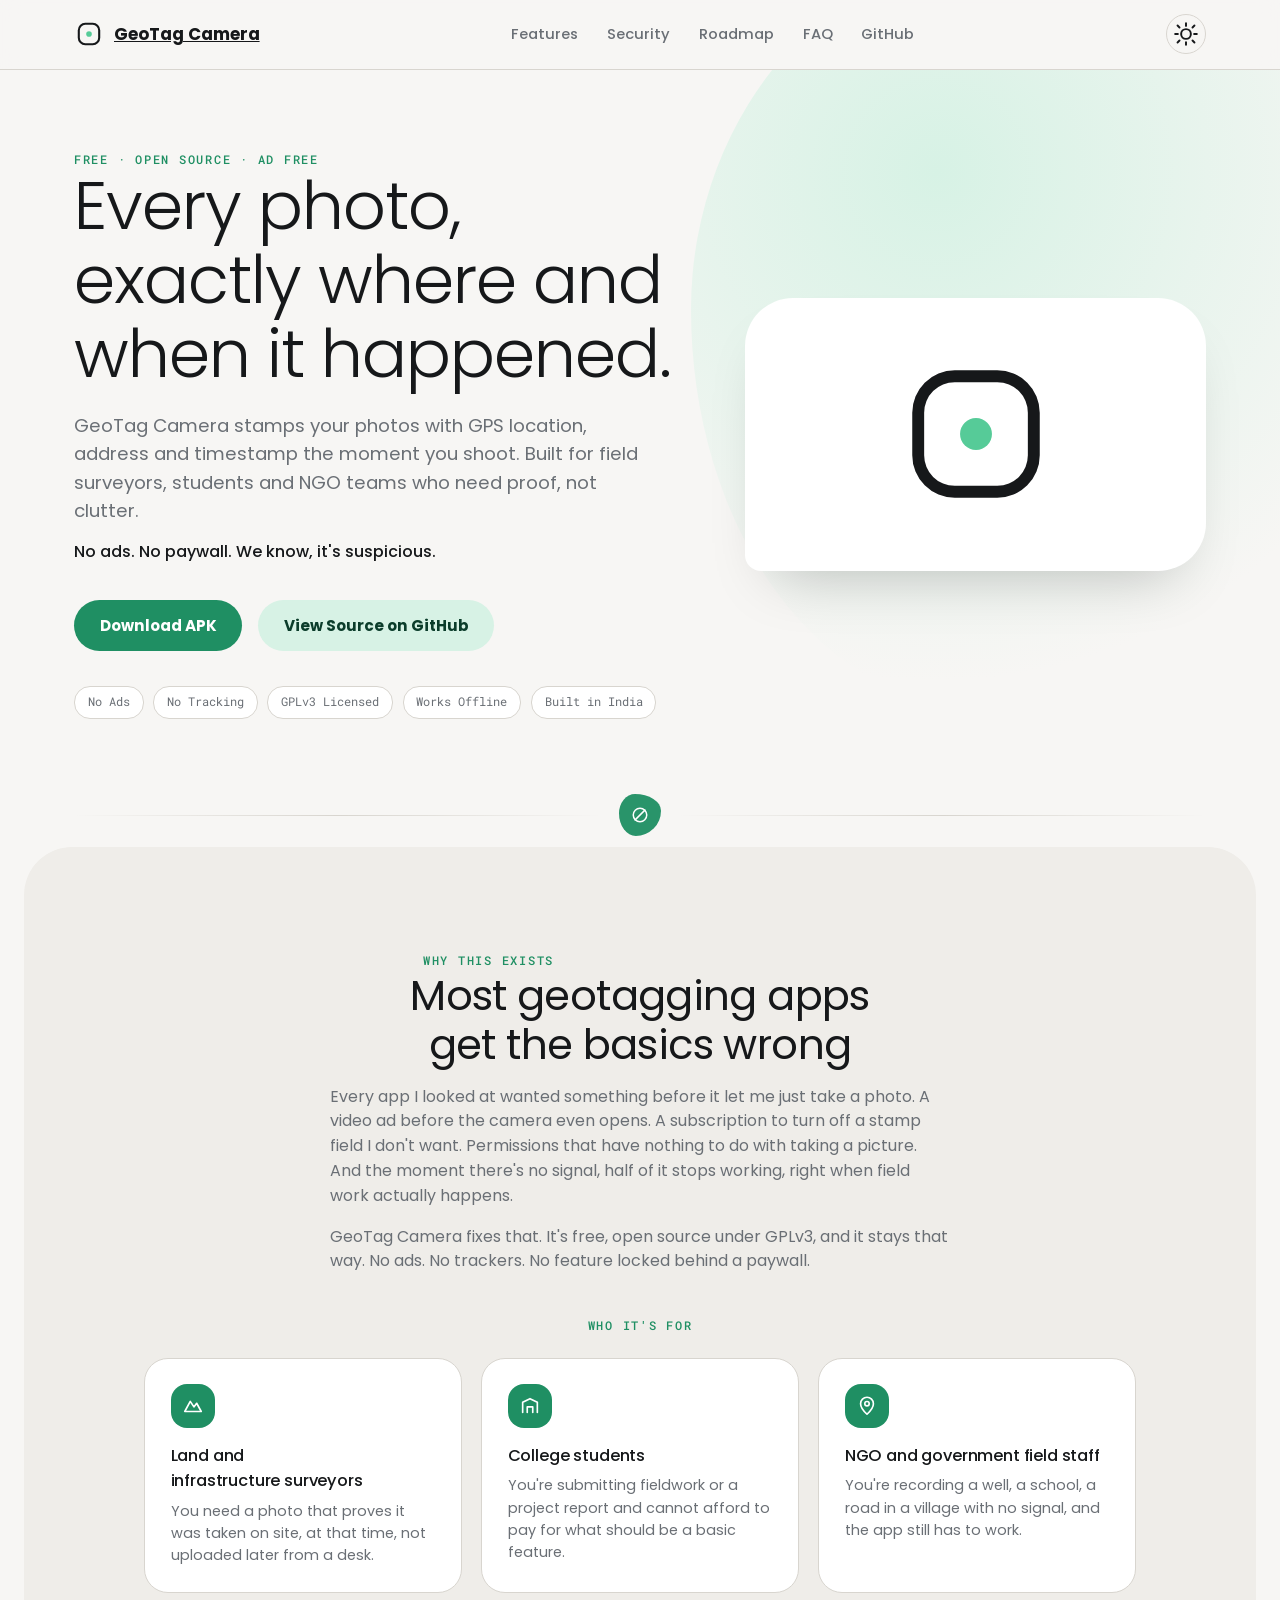
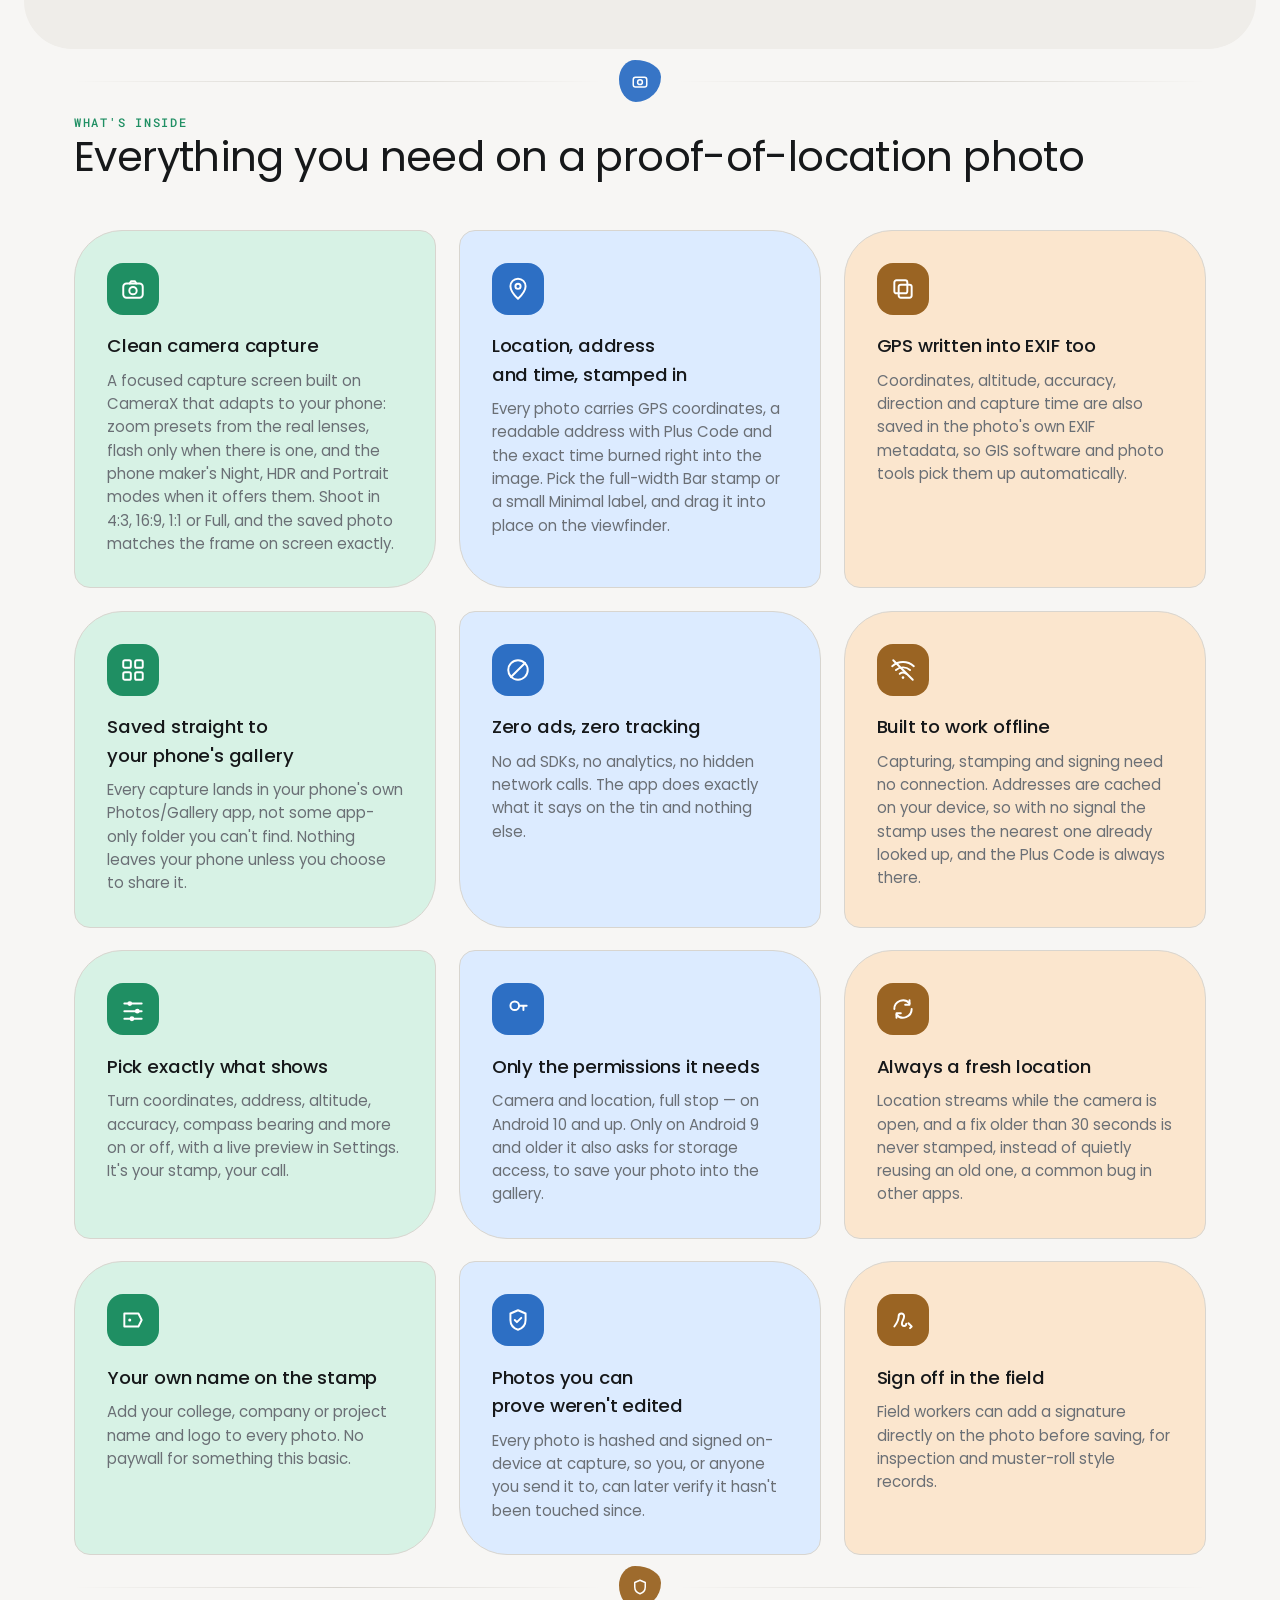
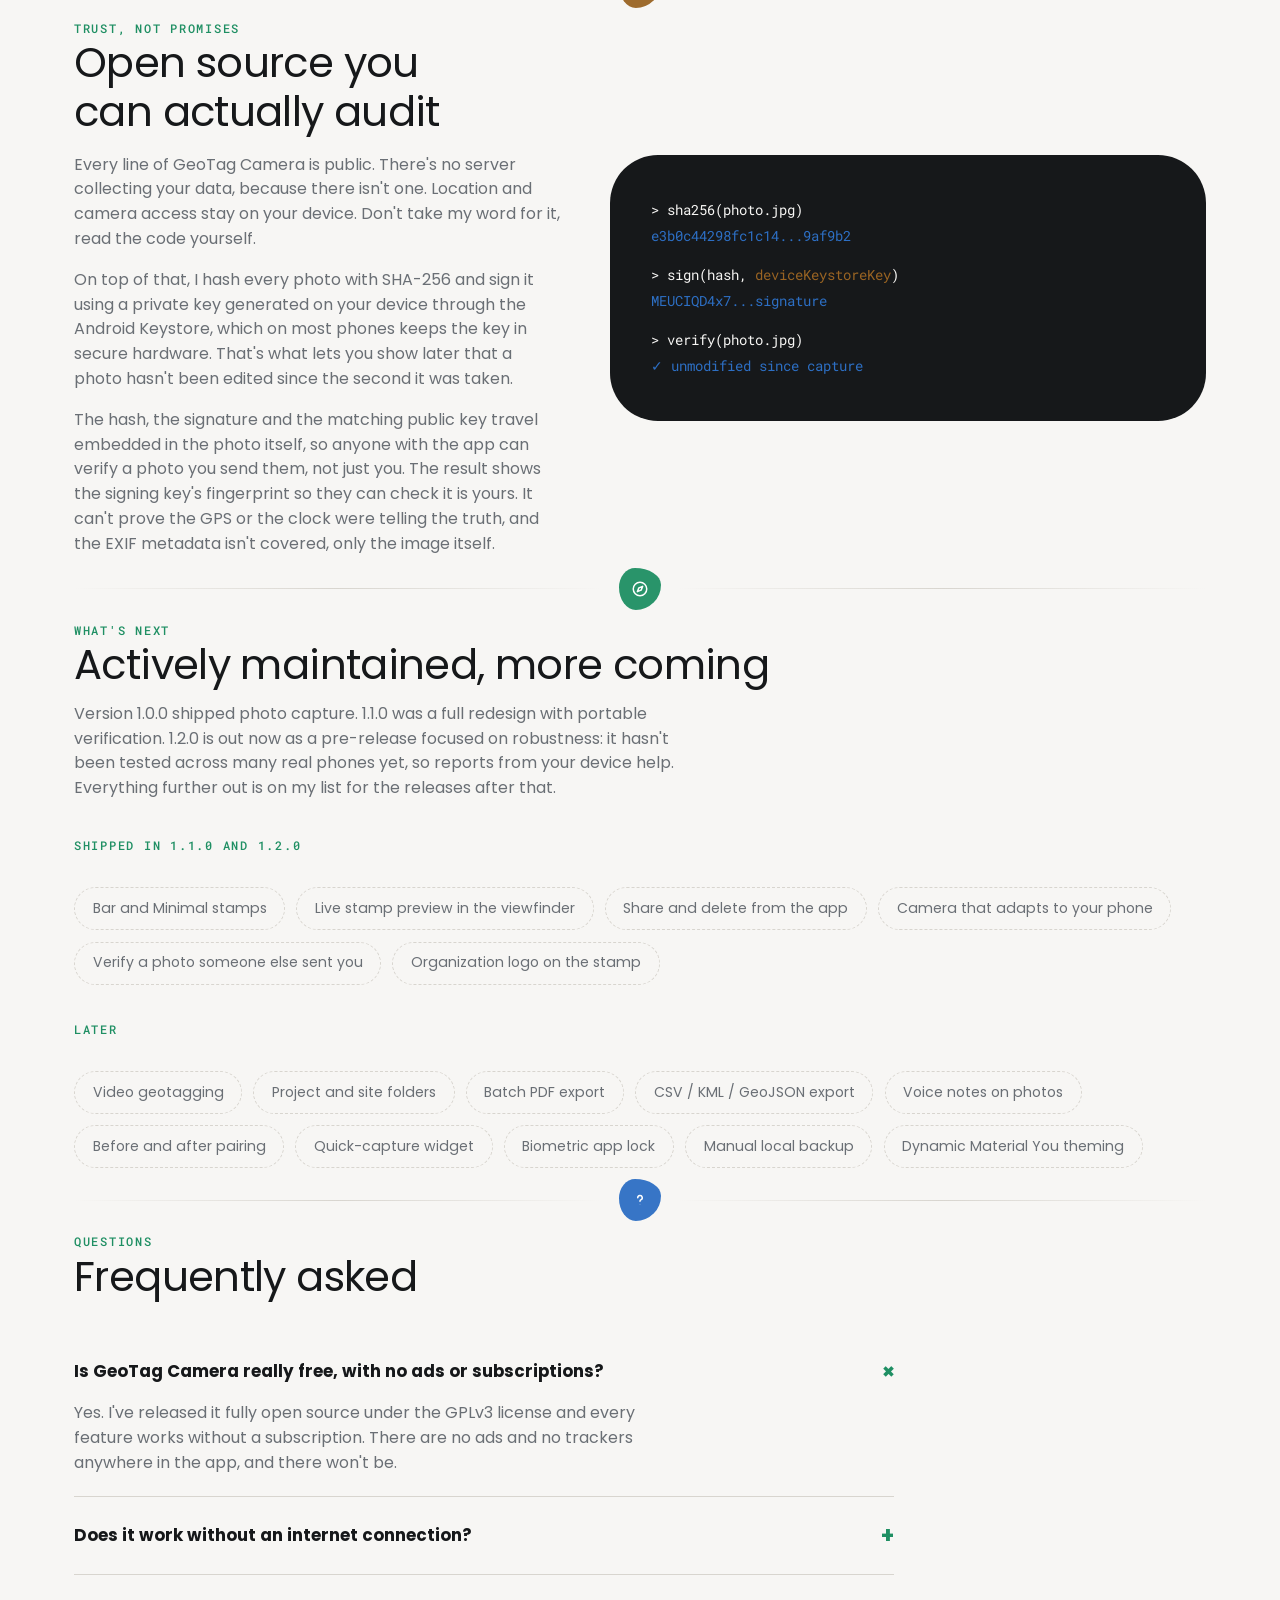
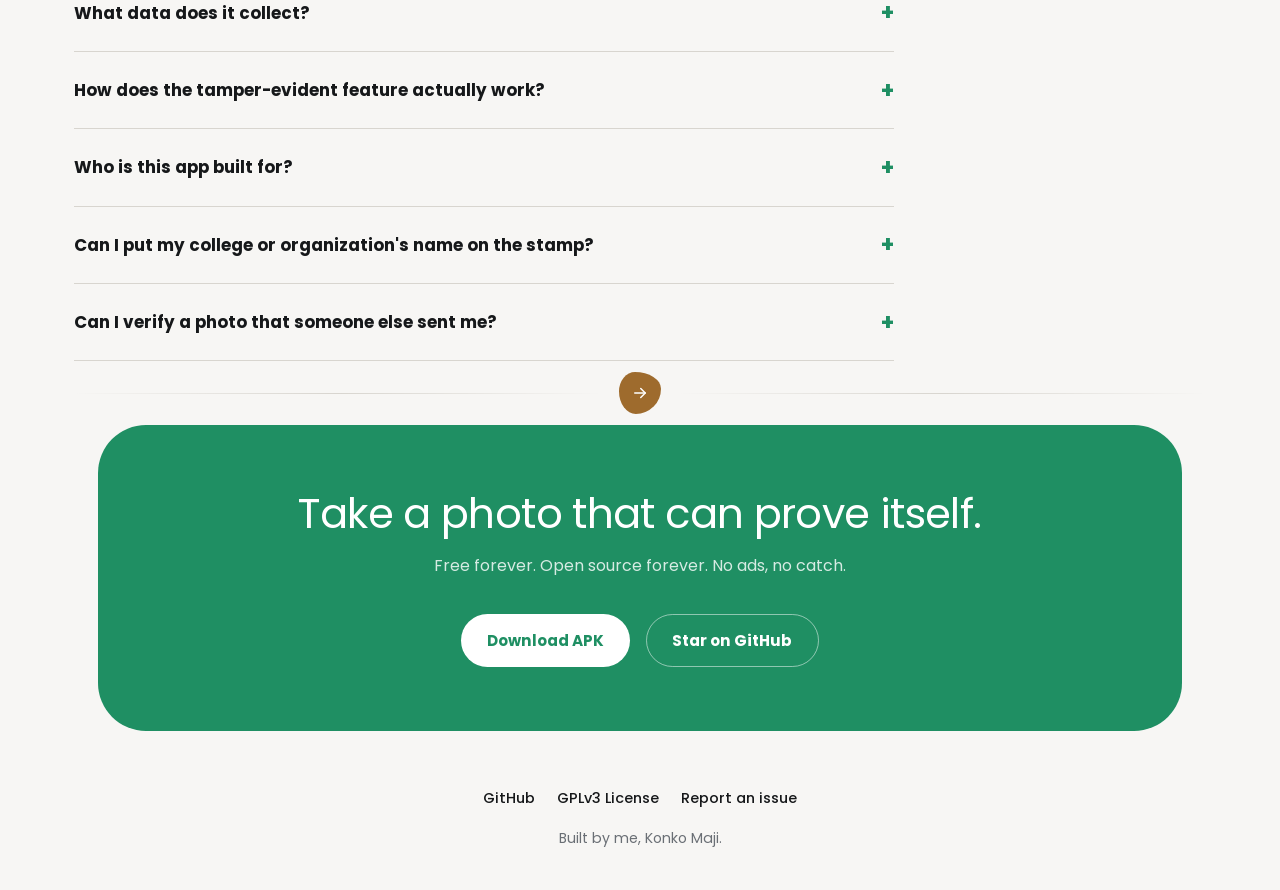
==== site/index.html @ cb8858eb "Update docs and website for 1.2.0 README, PRIVACY, SECURITY, CONTRIBUTING, third-party notices, the " ====
<!doctype html>
<html lang="en">
<head>
<meta charset="utf-8" />
<meta name="viewport" content="width=device-width, initial-scale=1" />
<title>GeoTag Camera — Free Open Source GPS Camera App for Android</title>
<meta name="description" content="GeoTag Camera is a free, open source, ad-free Android app that stamps photos with GPS location, address and timestamp. Built for field surveyors, students and NGO workers in India. No ads, no tracking, capture works without signal." />
<meta name="keywords" content="geotag camera, geo camera app, gps camera android, gps photo stamp, open source camera app, gps map camera alternative, field survey photo app, timestamp camera, geotagging app india, tamper evident photo" />
<meta name="author" content="Konko Maji" />
<link rel="canonical" href="https://konkomaji.github.io/geotagcamera/" />
<meta name="robots" content="index, follow" />

<meta property="og:type" content="website" />
<meta property="og:url" content="https://konkomaji.github.io/geotagcamera/" />
<meta property="og:title" content="GeoTag Camera — Free Open Source GPS Camera App for Android" />
<meta property="og:description" content="Stamp photos with GPS location, address and timestamp. Free, open source, no ads, no tracking. Built for field surveyors and students." />
<meta property="og:image" content="https://konkomaji.github.io/geotagcamera/assets/og-image.png" />
<meta property="og:locale" content="en_IN" />

<meta name="twitter:card" content="summary_large_image" />
<meta name="twitter:title" content="GeoTag Camera — Free Open Source GPS Camera App" />
<meta name="twitter:description" content="Stamp photos with GPS location, address and timestamp. Free, open source, no ads, no tracking." />
<meta name="twitter:image" content="https://konkomaji.github.io/geotagcamera/assets/og-image.png" />

<meta name="theme-color" content="#F7F6F4" media="(prefers-color-scheme: light)" />
<meta name="theme-color" content="#121417" media="(prefers-color-scheme: dark)" />

<link rel="icon" type="image/svg+xml" href="data:image/svg+xml,%3Csvg xmlns='http://www.w3.org/2000/svg' viewBox='0 0 200 200'%3E%3Cpath fill='%2316181A' fill-rule='evenodd' d='M75,25 L125,25 A50,50 0 0 1 175,75 L175,125 A50,50 0 0 1 125,175 L75,175 A50,50 0 0 1 25,125 L25,75 A50,50 0 0 1 75,25 Z M75,39 L125,39 A36,36 0 0 1 161,75 L161,125 A36,36 0 0 1 125,161 L75,161 A36,36 0 0 1 39,125 L39,75 A36,36 0 0 1 75,39 Z'/%3E%3Ccircle cx='100' cy='100' r='18.75' fill='%2356CB98'/%3E%3C/svg%3E" />

<script type="application/ld+json">
{
  "@context": "https://schema.org",
  "@type": "SoftwareApplication",
  "name": "GeoTag Camera",
  "operatingSystem": "Android",
  "applicationCategory": "PhotographyApplication",
  "description": "Free, open source, ad-free Android camera app that stamps photos with GPS location, address and timestamp, with offline support and tamper-evident signing.",
  "offers": {
    "@type": "Offer",
    "price": "0",
    "priceCurrency": "USD"
  },
  "license": "https://www.gnu.org/licenses/gpl-3.0.html",
  "softwareVersion": "1.2.0",
  "author": {
    "@type": "Person",
    "name": "Konko Maji"
  },
  "url": "https://konkomaji.github.io/geotagcamera/",
  "sameAs": ["https://github.com/konkomaji/geotagcamera"]
}
</script>
<script type="application/ld+json">
{
  "@context": "https://schema.org",
  "@type": "Person",
  "name": "Konko Maji",
  "jobTitle": "Independent Android Developer",
  "url": "https://konkomaji.github.io/geotagcamera/",
  "sameAs": ["https://github.com/konkomaji"],
  "knowsAbout": ["Android development", "Kotlin", "Open source software", "GPS and geotagging"]
}
</script>
<script type="application/ld+json">
{
  "@context": "https://schema.org",
  "@type": "FAQPage",
  "mainEntity": [
    {
      "@type": "Question",
      "name": "Is GeoTag Camera really free, with no ads or subscriptions?",
      "acceptedAnswer": {
        "@type": "Answer",
        "text": "Yes. I've released it fully open source under the GPLv3 license and every feature works without a subscription. There are no ads and no trackers anywhere in the app, and there won't be."
      }
    },
    {
      "@type": "Question",
      "name": "Does GeoTag Camera work without an internet connection?",
      "acceptedAnswer": {
        "@type": "Answer",
        "text": "Yes. Taking, stamping, signing and verifying photos need no connection. Addresses come from your phone's built-in geocoder, which usually needs the network, so I cache them on your device: out of network range, which is common on field sites in rural India, the stamp uses the nearest address already looked up, and the Plus Code is always worked out on the phone."
      }
    },
    {
      "@type": "Question",
      "name": "What data does GeoTag Camera collect?",
      "acceptedAnswer": {
        "@type": "Answer",
        "text": "None. Nothing is sent to me, because I didn't build a server. Location is only used while the camera screen is visible. The optional map thumbnail and weather chip are off by default; if you turn weather on, your position is rounded to about 1 km before it goes to Open-Meteo. Address lookup uses your phone's own geocoder, which on most phones is Google Play services. App data is kept out of cloud backups and device transfers."
      }
    },
    {
      "@type": "Question",
      "name": "How does the tamper-evident photo feature work?",
      "acceptedAnswer": {
        "@type": "Answer",
        "text": "Every photo's image data is hashed with SHA-256 and signed using a private key generated on your device through the Android Keystore. The hash, signature and public key are embedded in the photo, so the app can later check that the pixels, including the burned-in stamp, have not changed since capture. It does not prove who took the photo, the EXIF metadata is not covered, and re-compressing the photo breaks the check."
      }
    },
    {
      "@type": "Question",
      "name": "Who is GeoTag Camera built for?",
      "acceptedAnswer": {
        "@type": "Answer",
        "text": "I built it for college students documenting fieldwork, land and infrastructure surveyors, NGO and government field staff, and anyone who needs to prove exactly where and when a photo was taken."
      }
    },
    {
      "@type": "Question",
      "name": "Can I add my college or organization name to the photo stamp?",
      "acceptedAnswer": {
        "@type": "Answer",
        "text": "Yes. You can add your own organization, college or project name to the stamp for free. I'm not putting this behind a paywall."
      }
    },
    {
      "@type": "Question",
      "name": "Can I verify a photo that someone else sent me?",
      "acceptedAnswer": {
        "@type": "Answer",
        "text": "Yes. The hash, signature and matching public key travel embedded in the photo itself, so anyone with the app can verify it on any device, offline. The result shows a short fingerprint of the signing key and whether it is your own phone's key, so you can compare it with the fingerprint the sender gives you."
      }
    }
  ]
}
</script>

<style>
  @import url('https://fonts.googleapis.com/css2?family=Poppins:wght@300;400;500;600;700&family=Roboto+Mono:wght@400;500;700&display=swap');

  /* Palette derived from docs/GeoTag Camera Design System.dc.html: chrome is always
     dark in the app itself, this site follows the system instead since it's the
     public-facing surface, not the camera. Accent hues are the app's own three
     (accent/verified oklch(.76 .13 162), accent/live oklch(.76 .13 250),
     accent/pending oklch(.76 .13 70)), deepened here where used as a solid button
     fill so white text clears contrast, kept at their true value for icons/badges. */
  :root{
    --primary:#1F8F63; --on-primary:#FFFFFF; --primary-container:#D7F2E5; --on-primary-container:#0B3D2B;
    --secondary:#2D6FC4; --on-secondary:#FFFFFF; --secondary-container:#DCEBFF; --on-secondary-container:#0A2E52;
    --tertiary:#9A6423; --on-tertiary:#FFFFFF; --tertiary-container:#FBE6CE; --on-tertiary-container:#4A2E0C;
    --surface:#F7F6F4; --surface-dim:#EFEDE9; --surface-bright:#FFFFFF;
    --on-surface:#16181A; --on-surface-variant:#6A6F75; --outline:#D8D5CF;
    --shape-sm:16px; --shape-md:24px; --shape-lg:32px; --shape-xl:48px;
    --font-display:"Poppins", system-ui, sans-serif;
    --font-mono:"Roboto Mono", ui-monospace, monospace;
  }
  :root[data-theme="dark"]{
    --primary:#7FDDB2; --on-primary:#04331F; --primary-container:#0F4A34; --on-primary-container:#BEF2D9;
    --secondary:#9CCBFF; --on-secondary:#05264A; --secondary-container:#123A66; --on-secondary-container:#D3E8FF;
    --tertiary:#F0BE7E; --on-tertiary:#3D2508; --tertiary-container:#5C3A12; --on-tertiary-container:#FBDDB4;
    --surface:#121417; --surface-dim:#0C0E10; --surface-bright:#1B1E22;
    --on-surface:#F5F7F8; --on-surface-variant:#9AA0A6; --outline:#33383D;
  }
  @media (prefers-color-scheme: dark){
    :root:not([data-theme="light"]){
      --primary:#7FDDB2; --on-primary:#04331F; --primary-container:#0F4A34; --on-primary-container:#BEF2D9;
      --secondary:#9CCBFF; --on-secondary:#05264A; --secondary-container:#123A66; --on-secondary-container:#D3E8FF;
      --tertiary:#F0BE7E; --on-tertiary:#3D2508; --tertiary-container:#5C3A12; --on-tertiary-container:#FBDDB4;
      --surface:#121417; --surface-dim:#0C0E10; --surface-bright:#1B1E22;
      --on-surface:#F5F7F8; --on-surface-variant:#9AA0A6; --outline:#33383D;
    }
  }

  *{box-sizing:border-box; margin:0; padding:0; min-width:0}
  html{scroll-behavior:smooth}
  body{
    background:var(--surface); color:var(--on-surface); font-family:var(--font-display);
    font-optical-sizing:auto; line-height:1.55; overflow-x:hidden; width:100%;
  }
  img,svg{display:block; max-width:100%}
  a{color:inherit}
  .wrap{max-width:1180px; margin:0 auto; padding:0 clamp(1.1rem,4vw,1.5rem); width:100%}
  section{padding:5.5rem 0}
  h1,h2,h3{text-wrap:balance; letter-spacing:-0.015em}
  h1{font-size:clamp(2.1rem,7vw,4.2rem); line-height:1.1; font-weight:300}
  h2{font-size:clamp(1.6rem,5vw,2.6rem); line-height:1.18; font-weight:400}
  h3{font-size:1.15rem; font-weight:500; letter-spacing:-0.01em}
  p{color:var(--on-surface-variant); max-width:62ch}
  .eyebrow{
    font-family:var(--font-mono); font-size:.78rem; letter-spacing:.14em; text-transform:uppercase;
    color:var(--primary); font-weight:500;
  }
  .icon{width:26px; height:26px; stroke:currentColor; fill:none; stroke-width:1.8; stroke-linecap:round; stroke-linejoin:round}

  /* nav */
  header.site{
    position:sticky; top:0; z-index:20; backdrop-filter:blur(10px);
    background:color-mix(in srgb, var(--surface) 82%, transparent);
    border-bottom:1px solid var(--outline);
  }
  .navbar{
    display:flex; align-items:center; justify-content:space-between; gap:.75rem;
    padding:.9rem clamp(1.1rem,4vw,1.5rem); max-width:1180px; margin:0 auto;
  }
  .navbar-actions{display:flex; align-items:center; gap:.6rem; flex:none}
  .brand{display:flex; align-items:center; gap:.6rem; font-weight:700; font-size:1.05rem; min-width:0}
  .brand span{white-space:nowrap; overflow:hidden; text-overflow:ellipsis}
  .brand svg{width:30px; height:30px; flex:none}
  .navlinks{display:flex; align-items:center; gap:1.8rem; font-size:.92rem; font-weight:500}
  .navlinks a{text-decoration:none; color:var(--on-surface-variant); transition:color .2s}
  .navlinks a:hover{color:var(--primary)}
  .icon-btn{
    display:inline-flex; align-items:center; justify-content:center; width:40px; height:40px;
    border-radius:50%; border:1px solid var(--outline); background:transparent; cursor:pointer; color:var(--on-surface);
    flex:none;
  }
  .icon-btn:hover{background:var(--surface-dim)}
  .menu-btn{display:none}
  .menu-btn span, .menu-btn span::before, .menu-btn span::after{
    content:""; display:block; width:18px; height:2px; background:currentColor; border-radius:2px;
    transition:transform .25s, opacity .25s;
  }
  .menu-btn span{position:relative}
  .menu-btn span::before{position:absolute; top:-6px}
  .menu-btn span::after{position:absolute; top:6px}
  .menu-btn[aria-expanded="true"] span{background:transparent}
  .menu-btn[aria-expanded="true"] span::before{transform:translateY(6px) rotate(45deg)}
  .menu-btn[aria-expanded="true"] span::after{transform:translateY(-6px) rotate(-45deg)}
  .mobile-panel{
    display:none; flex-direction:column; gap:.2rem; max-width:1180px; margin:0 auto;
    padding:0 clamp(1.1rem,4vw,1.5rem) 1rem; overflow:hidden;
  }
  .mobile-panel a{
    text-decoration:none; color:var(--on-surface); font-weight:600; font-size:1rem;
    padding:.9rem .2rem; border-bottom:1px solid var(--outline);
  }
  .mobile-panel[data-open="true"]{display:flex}

  /* buttons */
  .btn{
    display:inline-flex; align-items:center; gap:.5rem; padding:.85rem 1.6rem; border-radius:var(--shape-lg);
    font-weight:700; font-size:.95rem; text-decoration:none; border:none; cursor:pointer;
    transition:transform .25s cubic-bezier(.34,1.56,.64,1), box-shadow .25s;
  }
  .btn:hover{transform:translateY(-2px) scale(1.02)}
  .btn-filled{background:var(--primary); color:var(--on-primary)}
  .btn-tonal{background:var(--primary-container); color:var(--on-primary-container)}
  .btn-outline{background:transparent; color:var(--on-surface); border:1.5px solid var(--outline)}

  /* hero */
  .hero{position:relative; padding:5rem 0 4rem; overflow:hidden}
  .hero-blob{
    position:absolute; top:-18%; right:-14%; width:60vw; max-width:820px; aspect-ratio:1;
    background:radial-gradient(circle at 32% 30%, var(--primary-container), transparent 68%);
    border-radius:44% 56% 62% 38% / 48% 42% 58% 52%;
    animation:blobMove 16s ease-in-out infinite alternate; z-index:-1;
  }
  @keyframes blobMove{
    0%{border-radius:44% 56% 62% 38% / 48% 42% 58% 52%; transform:rotate(0deg)}
    100%{border-radius:58% 42% 40% 60% / 55% 60% 40% 45%; transform:rotate(8deg)}
  }
  .hero-grid{display:grid; grid-template-columns:1.15fr .85fr; gap:3rem; align-items:center}
  .hero p.lede{font-size:1.15rem; margin-top:1.3rem; max-width:52ch}
  .hero-cta{display:flex; gap:1rem; margin-top:2.2rem; flex-wrap:wrap}
  .badges{display:flex; gap:.6rem; flex-wrap:wrap; margin-top:2.2rem}
  .badge{
    font-family:var(--font-mono); font-size:.74rem; padding:.4rem .8rem; border-radius:var(--shape-sm);
    background:var(--surface-bright); border:1px solid var(--outline); color:var(--on-surface-variant);
  }
  .hero-icon-card{
    background:var(--surface-bright); border-radius:var(--shape-xl) var(--shape-xl) var(--shape-xl) var(--shape-sm);
    padding:3.2rem; box-shadow:0 30px 60px -30px rgba(0,0,0,.25); display:flex; align-items:center; justify-content:center;
  }
  .hero-icon-card svg{width:170px; height:170px}

  /* story */
  .story{background:var(--surface-dim); border-radius:var(--shape-xl); margin:0 clamp(1.1rem,4vw,1.5rem); padding-bottom:3.5rem}
  .story > .wrap:first-child{max-width:760px; text-align:center; padding-top:1rem}
  .story h2{margin-bottom:0}
  .story p{margin-left:auto; margin-right:auto; text-align:left}
  .audience-wrap{max-width:1040px}
  .audience-grid{display:grid; grid-template-columns:repeat(auto-fit,minmax(210px,1fr)); gap:1.2rem; margin-top:1.4rem}
  .audience-card{
    background:var(--surface-bright); border:1px solid var(--outline); border-radius:var(--shape-md);
    padding:1.6rem; text-align:left; opacity:0; transform:translateY(16px);
    transition:opacity .6s ease, transform .6s cubic-bezier(.22,1,.36,1);
  }
  .audience-card.in-view{opacity:1; transform:translateY(0)}
  .audience-card .icon-wrap{background:var(--primary); color:var(--on-primary); width:44px; height:44px; margin-bottom:.9rem}
  .audience-card .icon-wrap svg{width:22px; height:22px}
  .audience-card h3{font-size:1.02rem; margin-bottom:.4rem; color:var(--on-surface)}
  .audience-card p{font-size:.9rem; max-width:none; margin:0}

  /* features */
  .feature-grid{display:grid; grid-template-columns:repeat(3,1fr); gap:1.4rem; margin-top:3rem}
  .feature-card{
    padding:2rem; border:1px solid var(--outline);
    transition:transform .3s cubic-bezier(.34,1.56,.64,1), box-shadow .3s;
    opacity:0; transform:translateY(18px);
  }
  .feature-card.in-view{opacity:1; transform:translateY(0)}
  .feature-card:hover{transform:translateY(-6px); box-shadow:0 20px 40px -24px rgba(0,0,0,.28)}
  .feature-card:nth-child(3n+1){border-radius:var(--shape-xl) var(--shape-sm) var(--shape-xl) var(--shape-sm); background:var(--primary-container)}
  .feature-card:nth-child(3n+2){border-radius:var(--shape-sm) var(--shape-xl) var(--shape-sm) var(--shape-xl); background:var(--secondary-container)}
  .feature-card:nth-child(3n){border-radius:var(--shape-xl) var(--shape-xl) var(--shape-sm) var(--shape-sm); background:var(--tertiary-container)}
  .feature-card:nth-child(3n+1) .icon-wrap{background:var(--primary); color:var(--on-primary)}
  .feature-card:nth-child(3n+2) .icon-wrap{background:var(--secondary); color:var(--on-secondary)}
  .feature-card:nth-child(3n) .icon-wrap{background:var(--tertiary); color:var(--on-tertiary)}
  .icon-wrap{
    width:52px; height:52px; border-radius:var(--shape-sm); display:flex; align-items:center; justify-content:center;
    margin-bottom:1.1rem; transition:transform .3s;
  }
  .feature-card:hover .icon-wrap{transform:rotate(-6deg) scale(1.08)}
  .feature-card h3{margin-bottom:.5rem; color:var(--on-surface)}
  .feature-card p{color:var(--on-surface-variant); font-size:.94rem; max-width:none}

  /* security */
  .security{display:grid; grid-template-columns:.9fr 1.1fr; gap:3rem; align-items:center}
  .security-visual{
    background:var(--on-surface); color:var(--surface); border-radius:var(--shape-xl);
    padding:2.6rem; font-family:var(--font-mono); font-size:.86rem; line-height:1.9;
    overflow-wrap:anywhere; max-width:100%;
  }
  .security-visual .k{color:var(--tertiary)}
  .security-visual .s{color:var(--secondary)}

  /* roadmap */
  .roadmap-chips{display:flex; flex-wrap:wrap; gap:.7rem; margin-top:2rem}
  .chip{
    padding:.6rem 1.1rem; border-radius:var(--shape-lg); border:1px dashed var(--outline);
    font-size:.88rem; color:var(--on-surface-variant);
  }

  /* faq */
  .faq{max-width:820px}
  details{
    border-bottom:1px solid var(--outline); padding:1.3rem 0;
  }
  summary{
    cursor:pointer; font-weight:700; font-size:1.05rem; list-style:none; display:flex;
    justify-content:space-between; align-items:center; color:var(--on-surface);
  }
  summary::-webkit-details-marker{display:none}
  summary::after{content:"+"; font-size:1.4rem; color:var(--primary); transition:transform .25s}
  details[open] summary::after{transform:rotate(45deg)}
  details p{margin-top:.8rem}

  /* cta footer */
  .cta-band{
    background:var(--primary); color:var(--on-primary); border-radius:var(--shape-xl);
    margin:0 clamp(1.1rem,4vw,1.5rem); padding:4rem 2rem; text-align:center;
  }
  .cta-band h2{color:var(--on-primary)}
  .cta-band p{color:color-mix(in srgb, var(--on-primary) 82%, transparent); margin:1rem auto 2rem}
  .cta-band .btn-filled{background:var(--on-primary); color:var(--primary)}
  .cta-band .btn-outline{border-color:color-mix(in srgb, var(--on-primary) 50%, transparent); color:var(--on-primary)}

  footer.site{padding:3.5rem 0 2.5rem; text-align:center}
  footer.site p{margin:0 auto; color:var(--on-surface-variant); font-size:.88rem}
  footer.site .foot-links{display:flex; flex-wrap:wrap; justify-content:center; gap:.8rem 1.4rem; margin-bottom:1.2rem; font-size:.9rem; font-weight:500}
  footer.site a{text-decoration:none}
  footer.site a:hover{color:var(--primary)}

  @media (max-width:900px){
    section{padding:4rem 0}
    .hero-grid{grid-template-columns:1fr; gap:2.5rem}
    .hero-icon-card{order:-1; max-width:280px; margin:0 auto; padding:2.2rem}
    .hero-icon-card svg{width:130px; height:130px}
    .security{grid-template-columns:1fr}
    .feature-grid{grid-template-columns:repeat(2,1fr)}
    .navlinks{display:none}
    .menu-btn{display:flex; align-items:center; justify-content:center}
  }
  @media (max-width:560px){
    .feature-grid{grid-template-columns:1fr}
    section{padding:3rem 0}
    .hero{padding:2.5rem 0 2rem}
    .hero-blob{width:110vw; top:-10%; right:-30%; opacity:.7}
    .hero-icon-card{padding:1.8rem; border-radius:var(--shape-lg) var(--shape-lg) var(--shape-lg) var(--shape-sm)}
    .hero-icon-card svg{width:104px; height:104px}
    .story, .cta-band{margin:0 clamp(1.1rem,4vw,1.5rem); border-radius:var(--shape-lg)}
    .audience-grid{grid-template-columns:1fr}
    .cta-band{padding:2.6rem 1.4rem}
    .security-visual{padding:1.5rem; font-size:.78rem; overflow-x:auto}
    .hero-cta .btn, .cta-band .hero-cta .btn{flex:1 1 auto; justify-content:center; text-align:center}
    .badges{gap:.5rem}
    .badge{font-size:.7rem; padding:.35rem .7rem}
    .navbar{padding:.75rem clamp(1.1rem,4vw,1.5rem)}
    .brand{font-size:.95rem}
    .brand svg{width:26px; height:26px}
  }
  @media (max-width:380px){
    h1{font-size:1.9rem}
    .hero-icon-card{display:none}
  }
  /* section dividers */
  .section-divider{
    display:flex; align-items:center; gap:1.1rem; max-width:1180px; margin:0 auto;
    padding:0 clamp(1.1rem,4vw,1.5rem); height:64px;
  }
  .section-divider .line{
    flex:1; height:1px; background:linear-gradient(90deg, transparent, var(--outline), transparent);
    transform:scaleX(0); transition:transform .9s cubic-bezier(.22,1,.36,1);
  }
  .section-divider.in-view .line{transform:scaleX(1)}
  .section-divider .motif{
    width:42px; height:42px; flex:none; opacity:.95;
    border-radius:38% 62% 60% 40% / 46% 40% 60% 54%;
    animation:motifMorph 6s ease-in-out infinite alternate;
    transform:scale(0) rotate(-35deg); transition:transform .7s cubic-bezier(.34,1.56,.64,1);
  }
  .section-divider.in-view .motif{transform:scale(1) rotate(0deg)}
  .section-divider .motif-inner{
    width:100%; height:100%; display:flex; align-items:center; justify-content:center;
    animation:motifSpin 14s linear infinite;
  }
  .section-divider .motif svg{width:18px; height:18px; stroke:currentColor; fill:none; stroke-width:2; stroke-linecap:round; stroke-linejoin:round; animation:counterSpin 14s linear infinite}
  .section-divider:nth-of-type(3n+1) .motif{background:var(--primary); color:var(--on-primary)}
  .section-divider:nth-of-type(3n+2) .motif{background:var(--secondary); color:var(--on-secondary)}
  .section-divider:nth-of-type(3n) .motif{background:var(--tertiary); color:var(--on-tertiary)}
  @keyframes motifMorph{
    0%{border-radius:38% 62% 60% 40% / 46% 40% 60% 54%}
    100%{border-radius:58% 42% 40% 60% / 55% 60% 40% 45%}
  }
  @keyframes motifSpin{ to{ transform:rotate(360deg) } }
  @keyframes counterSpin{ to{ transform:rotate(-360deg) } }
  @media (max-width:560px){
    .section-divider{height:48px; gap:.8rem}
    .section-divider .motif{width:32px; height:32px}
    .section-divider .motif svg{width:14px; height:14px}
  }

  @media (prefers-reduced-motion: reduce){
    *{animation:none !important; transition:none !important}
  }
</style>
</head>
<body>

<header class="site">
  <div class="navbar">
    <a class="brand" href="#top">
      <svg viewBox="0 0 200 200" aria-hidden="true">
        <path fill="var(--on-surface)" fill-rule="evenodd" d="M75,25 L125,25 A50,50 0 0 1 175,75 L175,125 A50,50 0 0 1 125,175 L75,175 A50,50 0 0 1 25,125 L25,75 A50,50 0 0 1 75,25 Z M75,39 L125,39 A36,36 0 0 1 161,75 L161,125 A36,36 0 0 1 125,161 L75,161 A36,36 0 0 1 39,125 L39,75 A36,36 0 0 1 75,39 Z"/>
        <circle cx="100" cy="100" r="18.75" fill="#56CB98"/>
      </svg>
      <span>GeoTag Camera</span>
    </a>
    <nav class="navlinks">
      <a href="#features">Features</a>
      <a href="#security">Security</a>
      <a href="#roadmap">Roadmap</a>
      <a href="#faq">FAQ</a>
      <a href="https://github.com/konkomaji/geotagcamera">GitHub</a>
    </nav>
    <div class="navbar-actions">
      <button class="icon-btn" id="themeToggle" aria-label="Toggle dark mode">
        <svg class="icon" viewBox="0 0 24 24" id="themeIcon" aria-hidden="true"><circle cx="12" cy="12" r="4.5"/><path d="M12 2v2.5M12 19.5V22M4.2 4.2l1.8 1.8M18 18l1.8 1.8M2 12h2.5M19.5 12H22M4.2 19.8l1.8-1.8M18 6l1.8-1.8"/></svg>
      </button>
      <button class="icon-btn menu-btn" id="menuToggle" aria-label="Open menu" aria-expanded="false" aria-controls="mobilePanel">
        <span></span>
      </button>
    </div>
  </div>
  <nav class="mobile-panel" id="mobilePanel" data-open="false">
    <a href="#features">Features</a>
    <a href="#security">Security</a>
    <a href="#roadmap">Roadmap</a>
    <a href="#faq">FAQ</a>
    <a href="https://github.com/konkomaji/geotagcamera">GitHub</a>
  </nav>
</header>

<main id="top">
  <section class="hero">
    <div class="hero-blob" aria-hidden="true"></div>
    <div class="wrap hero-grid">
      <div>
        <p class="eyebrow">Free &middot; Open Source &middot; Ad Free</p>
        <h1>Every photo, exactly where and when it happened.</h1>
        <p class="lede">GeoTag Camera stamps your photos with GPS location, address and timestamp the moment you shoot. Built for field surveyors, students and NGO teams who need proof, not clutter.</p>
        <p style="margin-top:.9rem; font-weight:500; color:var(--on-surface)">No ads. No paywall. We know, it's suspicious.</p>
        <div class="hero-cta">
          <a class="btn btn-filled" href="https://github.com/konkomaji/geotagcamera/releases">Download APK</a>
          <a class="btn btn-tonal" href="https://github.com/konkomaji/geotagcamera">View Source on GitHub</a>
        </div>
        <div class="badges">
          <span class="badge">No Ads</span>
          <span class="badge">No Tracking</span>
          <span class="badge">GPLv3 Licensed</span>
          <span class="badge">Works Offline</span>
          <span class="badge">Built in India</span>
        </div>
      </div>
      <div class="hero-icon-card">
        <svg viewBox="0 0 200 200" role="img" aria-label="GeoTag Camera app icon">
          <path fill="var(--on-surface)" fill-rule="evenodd" d="M75,25 L125,25 A50,50 0 0 1 175,75 L175,125 A50,50 0 0 1 125,175 L75,175 A50,50 0 0 1 25,125 L25,75 A50,50 0 0 1 75,25 Z M75,39 L125,39 A36,36 0 0 1 161,75 L161,125 A36,36 0 0 1 125,161 L75,161 A36,36 0 0 1 39,125 L39,75 A36,36 0 0 1 75,39 Z"/>
          <circle cx="100" cy="100" r="18.75" fill="#56CB98"/>
        </svg>
      </div>
    </div>
  </section>

  <div class="section-divider" aria-hidden="true">
    <span class="line"></span>
    <span class="motif"><span class="motif-inner"><svg viewBox="0 0 24 24"><circle cx="12" cy="12" r="9"/><line x1="5.5" y1="18.5" x2="18.5" y2="5.5"/></svg></span></span>
    <span class="line"></span>
  </div>

  <section class="story">
    <div class="wrap">
      <p class="eyebrow">Why this exists</p>
      <h2>Most geotagging apps get the basics wrong</h2>
      <p style="margin:1rem auto 0">Every app I looked at wanted something before it let me just take a photo. A video ad before the camera even opens. A subscription to turn off a stamp field I don't want. Permissions that have nothing to do with taking a picture. And the moment there's no signal, half of it stops working, right when field work actually happens.</p>
      <p style="margin:1rem auto 0">GeoTag Camera fixes that. It's free, open source under GPLv3, and it stays that way. No ads. No trackers. No feature locked behind a paywall.</p>
    </div>

    <div class="wrap audience-wrap">
      <p class="eyebrow" style="text-align:center; margin-top:2.6rem">Who it's for</p>
      <div class="audience-grid">
        <div class="audience-card">
          <div class="icon-wrap"><svg class="icon" viewBox="0 0 24 24" aria-hidden="true"><path d="M3 18l6-11 4 6 3-4 5 9z"/></svg></div>
          <h3>Land and infrastructure surveyors</h3>
          <p>You need a photo that proves it was taken on site, at that time, not uploaded later from a desk.</p>
        </div>
        <div class="audience-card">
          <div class="icon-wrap"><svg class="icon" viewBox="0 0 24 24" aria-hidden="true"><path d="M4 19V8l8-4 8 4v11"/><path d="M9 19v-6h6v6"/></svg></div>
          <h3>College students</h3>
          <p>You're submitting fieldwork or a project report and cannot afford to pay for what should be a basic feature.</p>
        </div>
        <div class="audience-card">
          <div class="icon-wrap"><svg class="icon" viewBox="0 0 24 24" aria-hidden="true"><path d="M12 21s7-6.5 7-11.5A7 7 0 0 0 5 9.5C5 14.5 12 21 12 21z"/><circle cx="12" cy="9.5" r="2.4"/></svg></div>
          <h3>NGO and government field staff</h3>
          <p>You're recording a well, a school, a road in a village with no signal, and the app still has to work.</p>
        </div>
      </div>
    </div>
  </section>

  <div class="section-divider" aria-hidden="true">
    <span class="line"></span>
    <span class="motif"><span class="motif-inner"><svg viewBox="0 0 24 24"><rect x="3" y="7" width="18" height="13" rx="3"/><circle cx="12" cy="13.5" r="3.2"/></svg></span></span>
    <span class="line"></span>
  </div>

  <section id="features" class="wrap">
    <p class="eyebrow">What's inside</p>
    <h2>Everything you need on a proof-of-location photo</h2>
    <div class="feature-grid" id="featureGrid">

      <article class="feature-card">
        <div class="icon-wrap"><svg class="icon" viewBox="0 0 24 24" aria-hidden="true"><rect x="3" y="7" width="18" height="13" rx="3"/><path d="M9 7l1.2-2.2h3.6L15 7"/><circle cx="12" cy="13.5" r="3.4"/></svg></div>
        <h3>Clean camera capture</h3>
        <p>A focused capture screen built on CameraX that adapts to your phone: zoom presets from the real lenses, flash only when there is one, and the phone maker's Night, HDR and Portrait modes when it offers them. Shoot in 4:3, 16:9, 1:1 or Full, and the saved photo matches the frame on screen exactly.</p>
      </article>

      <article class="feature-card">
        <div class="icon-wrap"><svg class="icon" viewBox="0 0 24 24" aria-hidden="true"><path d="M12 21s7-6.5 7-11.5A7 7 0 0 0 5 9.5C5 14.5 12 21 12 21z"/><circle cx="12" cy="9.5" r="2.4"/></svg></div>
        <h3>Location, address and time, stamped in</h3>
        <p>Every photo carries GPS coordinates, a readable address with Plus Code and the exact time burned right into the image. Pick the full-width Bar stamp or a small Minimal label, and drag it into place on the viewfinder.</p>
      </article>

      <article class="feature-card">
        <div class="icon-wrap"><svg class="icon" viewBox="0 0 24 24" aria-hidden="true"><rect x="4" y="4" width="12" height="12" rx="2"/><rect x="8" y="8" width="12" height="12" rx="2"/></svg></div>
        <h3>GPS written into EXIF too</h3>
        <p>Coordinates, altitude, accuracy, direction and capture time are also saved in the photo's own EXIF metadata, so GIS software and photo tools pick them up automatically.</p>
      </article>

      <article class="feature-card">
        <div class="icon-wrap"><svg class="icon" viewBox="0 0 24 24" aria-hidden="true"><rect x="3" y="3" width="7" height="7" rx="1.5"/><rect x="14" y="3" width="7" height="7" rx="1.5"/><rect x="3" y="14" width="7" height="7" rx="1.5"/><rect x="14" y="14" width="7" height="7" rx="1.5"/></svg></div>
        <h3>Saved straight to your phone's gallery</h3>
        <p>Every capture lands in your phone's own Photos/Gallery app, not some app-only folder you can't find. Nothing leaves your phone unless you choose to share it.</p>
      </article>

      <article class="feature-card">
        <div class="icon-wrap"><svg class="icon" viewBox="0 0 24 24" aria-hidden="true"><circle cx="12" cy="12" r="9"/><line x1="5.5" y1="18.5" x2="18.5" y2="5.5"/></svg></div>
        <h3>Zero ads, zero tracking</h3>
        <p>No ad SDKs, no analytics, no hidden network calls. The app does exactly what it says on the tin and nothing else.</p>
      </article>

      <article class="feature-card">
        <div class="icon-wrap"><svg class="icon" viewBox="0 0 24 24" aria-hidden="true"><path d="M2 8.5a15 15 0 0 1 20 0M5.5 12a10 10 0 0 1 13 0M9 15.5a5 5 0 0 1 6 0"/><circle cx="12" cy="19" r="1.2" fill="currentColor" stroke="none"/><line x1="3" y1="3" x2="21" y2="21"/></svg></div>
        <h3>Built to work offline</h3>
        <p>Capturing, stamping and signing need no connection. Addresses are cached on your device, so with no signal the stamp uses the nearest one already looked up, and the Plus Code is always there.</p>
      </article>

      <article class="feature-card">
        <div class="icon-wrap"><svg class="icon" viewBox="0 0 24 24" aria-hidden="true"><line x1="4" y1="7" x2="20" y2="7"/><circle cx="9" cy="7" r="2.2" fill="currentColor" stroke="none"/><line x1="4" y1="14" x2="20" y2="14"/><circle cx="16" cy="14" r="2.2" fill="currentColor" stroke="none"/><line x1="4" y1="21" x2="20" y2="21"/><circle cx="11" cy="21" r="2.2" fill="currentColor" stroke="none"/></svg></div>
        <h3>Pick exactly what shows</h3>
        <p>Turn coordinates, address, altitude, accuracy, compass bearing and more on or off, with a live preview in Settings. It's your stamp, your call.</p>
      </article>

      <article class="feature-card">
        <div class="icon-wrap"><svg class="icon" viewBox="0 0 24 24" aria-hidden="true"><circle cx="9" cy="9" r="4"/><path d="M14 9h6M17 9v4"/></svg></div>
        <h3>Only the permissions it needs</h3>
        <p>Camera and location, full stop &mdash; on Android 10 and up. Only on Android 9 and older it also asks for storage access, to save your photo into the gallery.</p>
      </article>

      <article class="feature-card">
        <div class="icon-wrap"><svg class="icon" viewBox="0 0 24 24" aria-hidden="true"><path d="M4 12a8 8 0 0 1 14-5.3M20 12a8 8 0 0 1-14 5.3"/><path d="M18 4v4h-4M6 20v-4h4"/></svg></div>
        <h3>Always a fresh location</h3>
        <p>Location streams while the camera is open, and a fix older than 30 seconds is never stamped, instead of quietly reusing an old one, a common bug in other apps.</p>
      </article>

      <article class="feature-card">
        <div class="icon-wrap"><svg class="icon" viewBox="0 0 24 24" aria-hidden="true"><path d="M4 6h13l3 6-3 6H4z"/><circle cx="9" cy="12" r="1.4" fill="currentColor" stroke="none"/></svg></div>
        <h3>Your own name on the stamp</h3>
        <p>Add your college, company or project name and logo to every photo. No paywall for something this basic.</p>
      </article>

      <article class="feature-card">
        <div class="icon-wrap"><svg class="icon" viewBox="0 0 24 24" aria-hidden="true"><path d="M12 3l7 3v6c0 4.5-3 7.7-7 9-4-1.3-7-4.5-7-9V6z"/><path d="M9 12l2 2 4-4"/></svg></div>
        <h3>Photos you can prove weren't edited</h3>
        <p>Every photo is hashed and signed on-device at capture, so you, or anyone you send it to, can later verify it hasn't been touched since.</p>
      </article>

      <article class="feature-card">
        <div class="icon-wrap"><svg class="icon" viewBox="0 0 24 24" aria-hidden="true"><path d="M4 18c3-4 4-7 4-9.5a2.5 2.5 0 0 1 5 0c0 3-2 4-2 7a2 2 0 0 0 4 0"/><path d="M17 15l3 3-1.5 1.5"/></svg></div>
        <h3>Sign off in the field</h3>
        <p>Field workers can add a signature directly on the photo before saving, for inspection and muster-roll style records.</p>
      </article>

    </div>
  </section>

  <div class="section-divider" aria-hidden="true">
    <span class="line"></span>
    <span class="motif"><span class="motif-inner"><svg viewBox="0 0 24 24"><path d="M12 3l7 3v6c0 4.5-3 7.7-7 9-4-1.3-7-4.5-7-9V6z"/></svg></span></span>
    <span class="line"></span>
  </div>

  <section id="security" class="wrap security">
    <div>
      <p class="eyebrow">Trust, not promises</p>
      <h2>Open source you can actually audit</h2>
      <p style="margin-top:1rem">Every line of GeoTag Camera is public. There's no server collecting your data, because there isn't one. Location and camera access stay on your device. Don't take my word for it, read the code yourself.</p>
      <p style="margin-top:1rem">On top of that, I hash every photo with SHA-256 and sign it using a private key generated on your device through the Android Keystore, which on most phones keeps the key in secure hardware. That's what lets you show later that a photo hasn't been edited since the second it was taken.</p>
      <p style="margin-top:1rem">The hash, the signature and the matching public key travel embedded in the photo itself, so anyone with the app can verify a photo you send them, not just you. The result shows the signing key's fingerprint so they can check it is yours. It can't prove the GPS or the clock were telling the truth, and the EXIF metadata isn't covered, only the image itself.</p>
    </div>
    <div class="security-visual">
      <div>&gt; sha256(photo.jpg)</div>
      <div class="s">e3b0c44298fc1c14...9af9b2</div>
      <div style="margin-top:.8rem">&gt; sign(hash, <span class="k">deviceKeystoreKey</span>)</div>
      <div class="s">MEUCIQD4x7...signature</div>
      <div style="margin-top:.8rem">&gt; verify(photo.jpg)</div>
      <div class="s">&#10003; unmodified since capture</div>
    </div>
  </section>

  <div class="section-divider" aria-hidden="true">
    <span class="line"></span>
    <span class="motif"><span class="motif-inner"><svg viewBox="0 0 24 24"><circle cx="12" cy="12" r="9"/><path d="M15.5 8.5l-2 5-5 2 2-5z"/></svg></span></span>
    <span class="line"></span>
  </div>

  <section id="roadmap" class="wrap">
    <p class="eyebrow">What's next</p>
    <h2>Actively maintained, more coming</h2>
    <p style="margin-top:.8rem">Version 1.0.0 shipped photo capture. 1.1.0 was a full redesign with portable verification. 1.2.0 is out now as a pre-release focused on robustness: it hasn't been tested across many real phones yet, so reports from your device help. Everything further out is on my list for the releases after that.</p>
    <p class="eyebrow" style="margin-top:2.2rem">Shipped in 1.1.0 and 1.2.0</p>
    <div class="roadmap-chips">
      <span class="chip">Bar and Minimal stamps</span>
      <span class="chip">Live stamp preview in the viewfinder</span>
      <span class="chip">Share and delete from the app</span>
      <span class="chip">Camera that adapts to your phone</span>
      <span class="chip">Verify a photo someone else sent you</span>
      <span class="chip">Organization logo on the stamp</span>
    </div>
    <p class="eyebrow" style="margin-top:2.2rem">Later</p>
    <div class="roadmap-chips">
      <span class="chip">Video geotagging</span>
      <span class="chip">Project and site folders</span>
      <span class="chip">Batch PDF export</span>
      <span class="chip">CSV / KML / GeoJSON export</span>
      <span class="chip">Voice notes on photos</span>
      <span class="chip">Before and after pairing</span>
      <span class="chip">Quick-capture widget</span>
      <span class="chip">Biometric app lock</span>
      <span class="chip">Manual local backup</span>
      <span class="chip">Dynamic Material You theming</span>
    </div>
  </section>

  <div class="section-divider" aria-hidden="true">
    <span class="line"></span>
    <span class="motif"><span class="motif-inner"><svg viewBox="0 0 24 24"><path d="M9 9a3 3 0 1 1 4 2.8c-.8.4-1 .9-1 1.7"/><circle cx="12" cy="17.5" r=".4" fill="currentColor" stroke="none"/></svg></span></span>
    <span class="line"></span>
  </div>

  <section id="faq" class="wrap">
    <p class="eyebrow">Questions</p>
    <h2>Frequently asked</h2>
    <div class="faq" style="margin-top:2rem">
      <details open>
        <summary>Is GeoTag Camera really free, with no ads or subscriptions?</summary>
        <p>Yes. I've released it fully open source under the GPLv3 license and every feature works without a subscription. There are no ads and no trackers anywhere in the app, and there won't be.</p>
      </details>
      <details>
        <summary>Does it work without an internet connection?</summary>
        <p>Yes. Taking, stamping, signing and verifying photos need no connection. Addresses come from your phone's built-in geocoder, which usually needs the network, so I cache them on your device: out of signal, which I know happens a lot on field sites, the stamp uses the nearest address already looked up, and the Plus Code is always worked out on the phone.</p>
      </details>
      <details>
        <summary>What data does it collect?</summary>
        <p>None. Nothing is sent to me, because I didn't build a server. Location is only used while the camera screen is visible. The optional map thumbnail and weather chip are off by default; if you turn weather on, your position is rounded to about 1 km before it goes to Open-Meteo. Address lookup uses your phone's own geocoder, which on most phones is Google Play services. App data is kept out of cloud backups and device transfers.</p>
      </details>
      <details>
        <summary>How does the tamper-evident feature actually work?</summary>
        <p>Every photo's image data is hashed with SHA-256 and signed using a private key generated on your device through Android's own Keystore. The hash, signature and public key are embedded in the photo, so the app can later check that the pixels, including the burned-in stamp, haven't changed since capture. It doesn't prove who took the photo, the EXIF metadata isn't covered, and re-compressing the photo breaks the check.</p>
      </details>
      <details>
        <summary>Who is this app built for?</summary>
        <p>I built it for people like the ones I mentioned above: college students documenting fieldwork, land and infrastructure surveyors, NGO and government field staff, and anyone who needs to prove exactly where and when a photo was taken.</p>
      </details>
      <details>
        <summary>Can I put my college or organization's name on the stamp?</summary>
        <p>Yes, for free. I'm not going to put something this basic behind a paywall.</p>
      </details>
      <details>
        <summary>Can I verify a photo that someone else sent me?</summary>
        <p>Yes. The hash, signature and matching public key travel embedded in the photo itself, so anyone with the app can verify it on any device, offline. The result shows a short fingerprint of the signing key and whether it is your own phone's key, so you can compare it with the fingerprint the sender gives you.</p>
      </details>
    </div>
  </section>

  <div class="section-divider" aria-hidden="true">
    <span class="line"></span>
    <span class="motif"><span class="motif-inner"><svg viewBox="0 0 24 24"><line x1="5" y1="12" x2="19" y2="12"/><path d="M13 6l6 6-6 6"/></svg></span></span>
    <span class="line"></span>
  </div>

  <section class="wrap">
    <div class="cta-band">
      <h2>Take a photo that can prove itself.</h2>
      <p>Free forever. Open source forever. No ads, no catch.</p>
      <div class="hero-cta" style="justify-content:center">
        <a class="btn btn-filled" href="https://github.com/konkomaji/geotagcamera/releases">Download APK</a>
        <a class="btn btn-outline" href="https://github.com/konkomaji/geotagcamera">Star on GitHub</a>
      </div>
    </div>
  </section>
</main>

<footer class="site">
  <div class="wrap">
    <div class="foot-links">
      <a href="https://github.com/konkomaji/geotagcamera">GitHub</a>
      <a href="https://github.com/konkomaji/geotagcamera/blob/main/LICENSE">GPLv3 License</a>
      <a href="https://github.com/konkomaji/geotagcamera/issues">Report an issue</a>
    </div>
    <p>Built by me, Konko Maji.</p>
  </div>
</footer>

<script>
  (function(){
    var toggle = document.getElementById('themeToggle');
    var root = document.documentElement;
    var stored = localStorage.getItem('theme');
    if (stored) root.setAttribute('data-theme', stored);
    toggle.addEventListener('click', function(){
      var current = root.getAttribute('data-theme') ||
        (window.matchMedia('(prefers-color-scheme: dark)').matches ? 'dark' : 'light');
      var next = current === 'dark' ? 'light' : 'dark';
      root.setAttribute('data-theme', next);
      localStorage.setItem('theme', next);
    });
  })();

  (function(){
    var menuBtn = document.getElementById('menuToggle');
    var panel = document.getElementById('mobilePanel');
    if (!menuBtn || !panel) return;
    function closeMenu(){
      panel.setAttribute('data-open', 'false');
      menuBtn.setAttribute('aria-expanded', 'false');
    }
    menuBtn.addEventListener('click', function(){
      var open = panel.getAttribute('data-open') === 'true';
      panel.setAttribute('data-open', open ? 'false' : 'true');
      menuBtn.setAttribute('aria-expanded', open ? 'false' : 'true');
    });
    panel.querySelectorAll('a').forEach(function(a){
      a.addEventListener('click', closeMenu);
    });
    window.addEventListener('resize', function(){
      if (window.innerWidth > 900) closeMenu();
    });
  })();

  (function(){
    var reveal = document.querySelectorAll('.feature-card, .section-divider, .audience-card');
    if (!('IntersectionObserver' in window)) {
      reveal.forEach(function(c){ c.classList.add('in-view'); });
      return;
    }
    var observer = new IntersectionObserver(function(entries){
      entries.forEach(function(entry){
        if (entry.isIntersecting) {
          entry.target.classList.add('in-view');
          observer.unobserve(entry.target);
        }
      });
    }, { threshold: 0.15 });
    reveal.forEach(function(c){ observer.observe(c); });
  })();

  document.getElementById('year') && (document.getElementById('year').textContent = new Date().getFullYear());
</script>
</body>
</html>
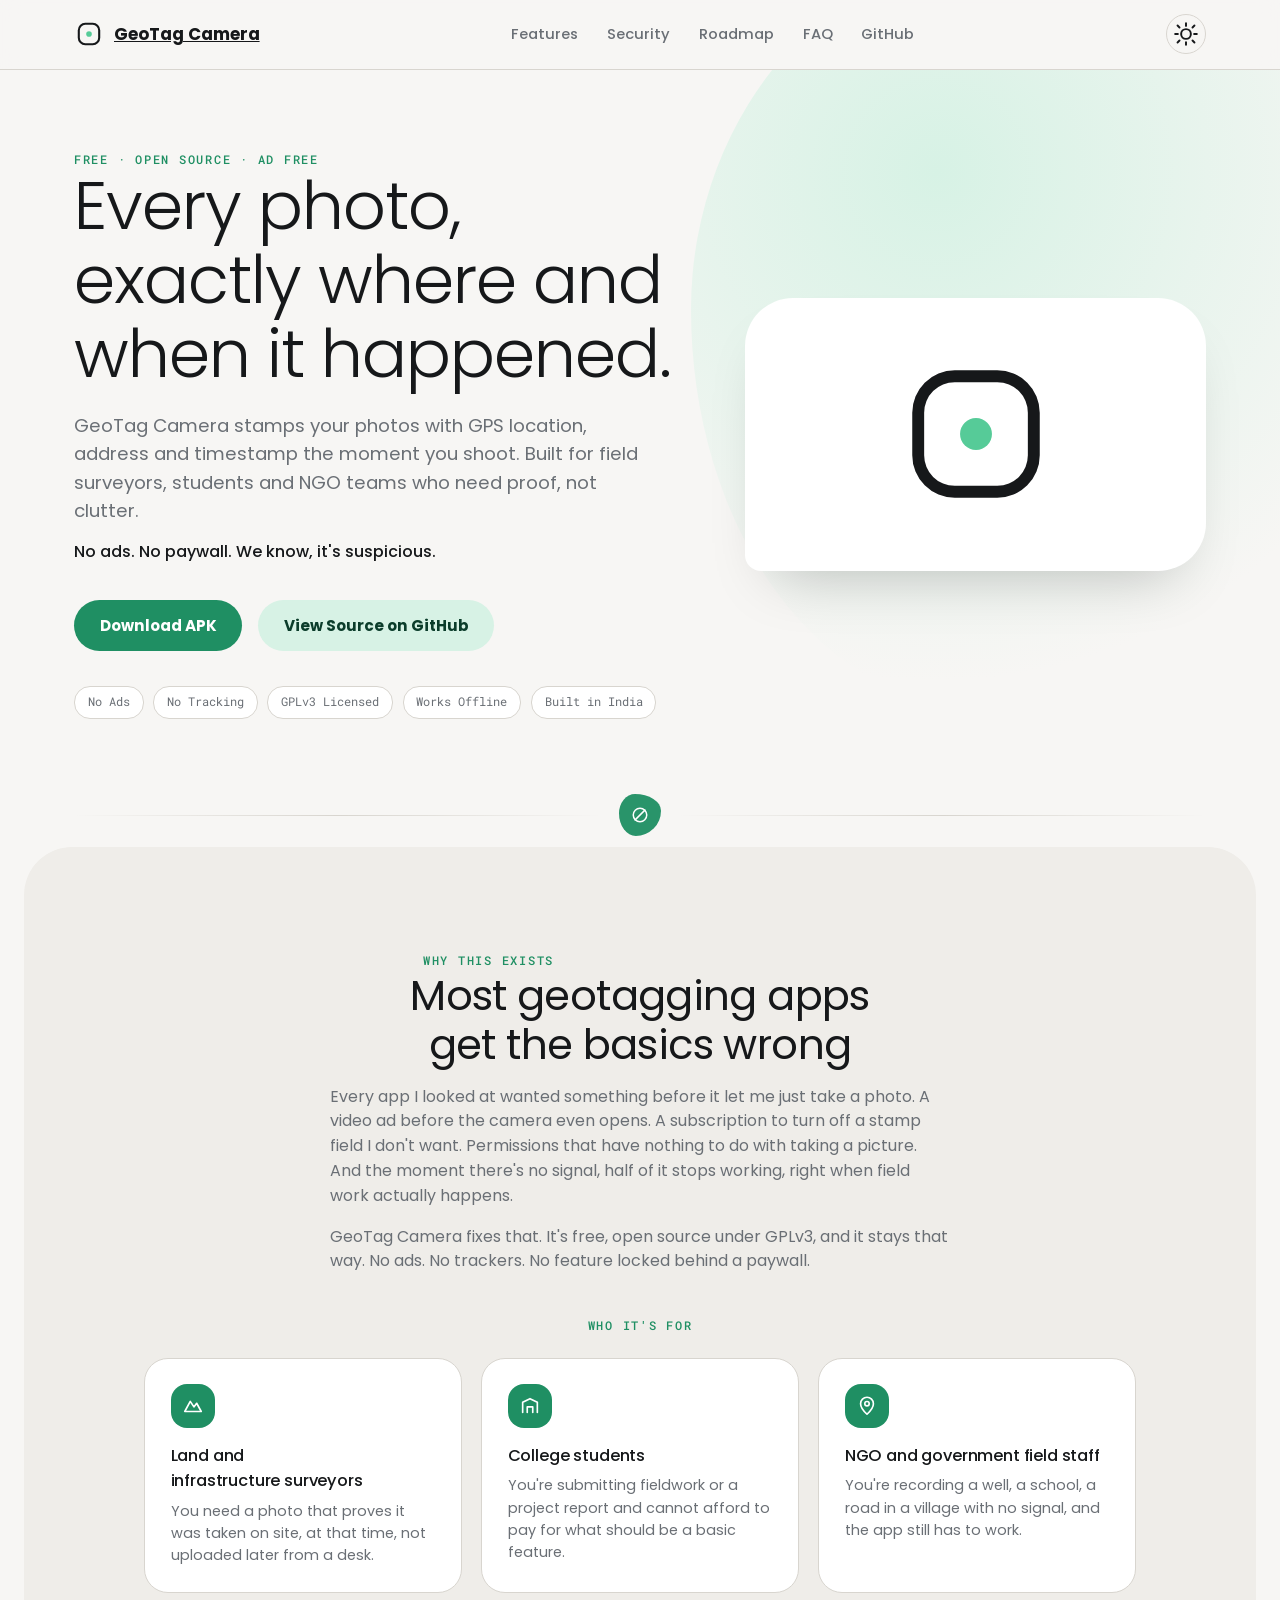
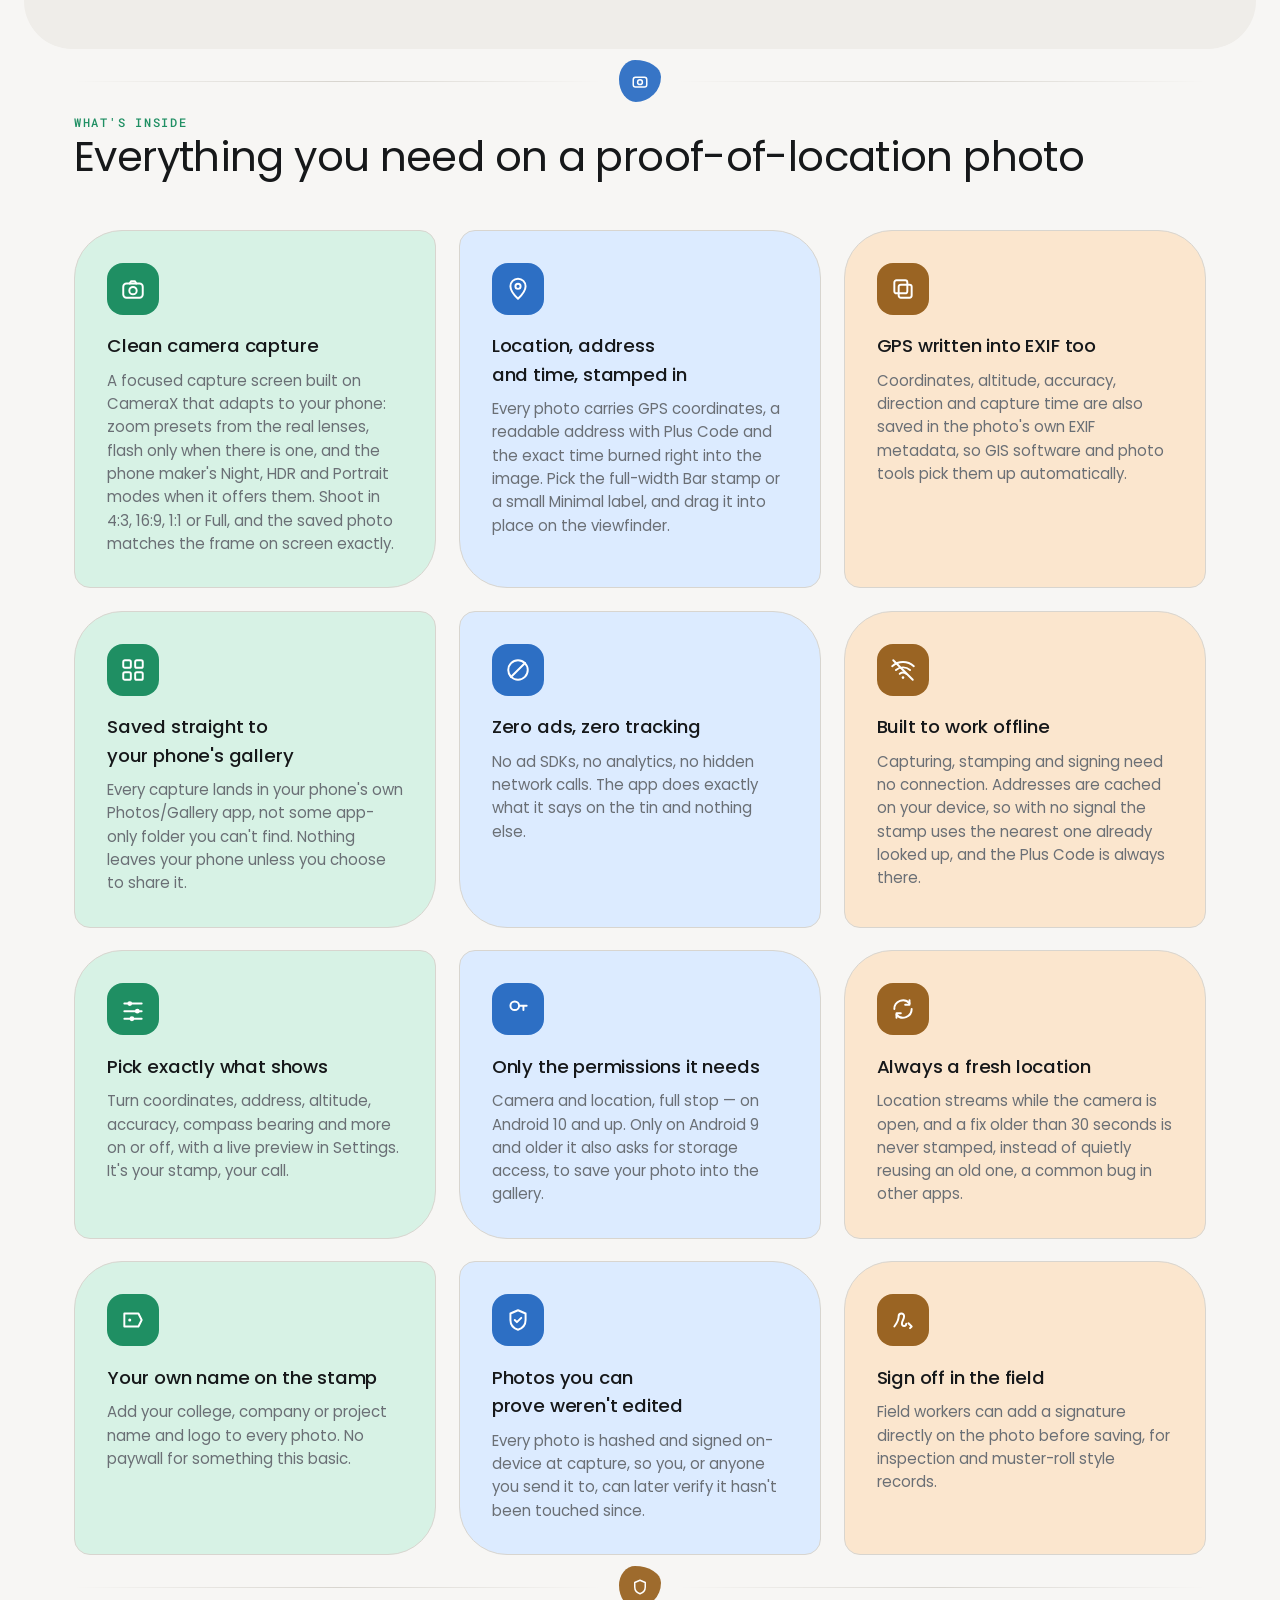
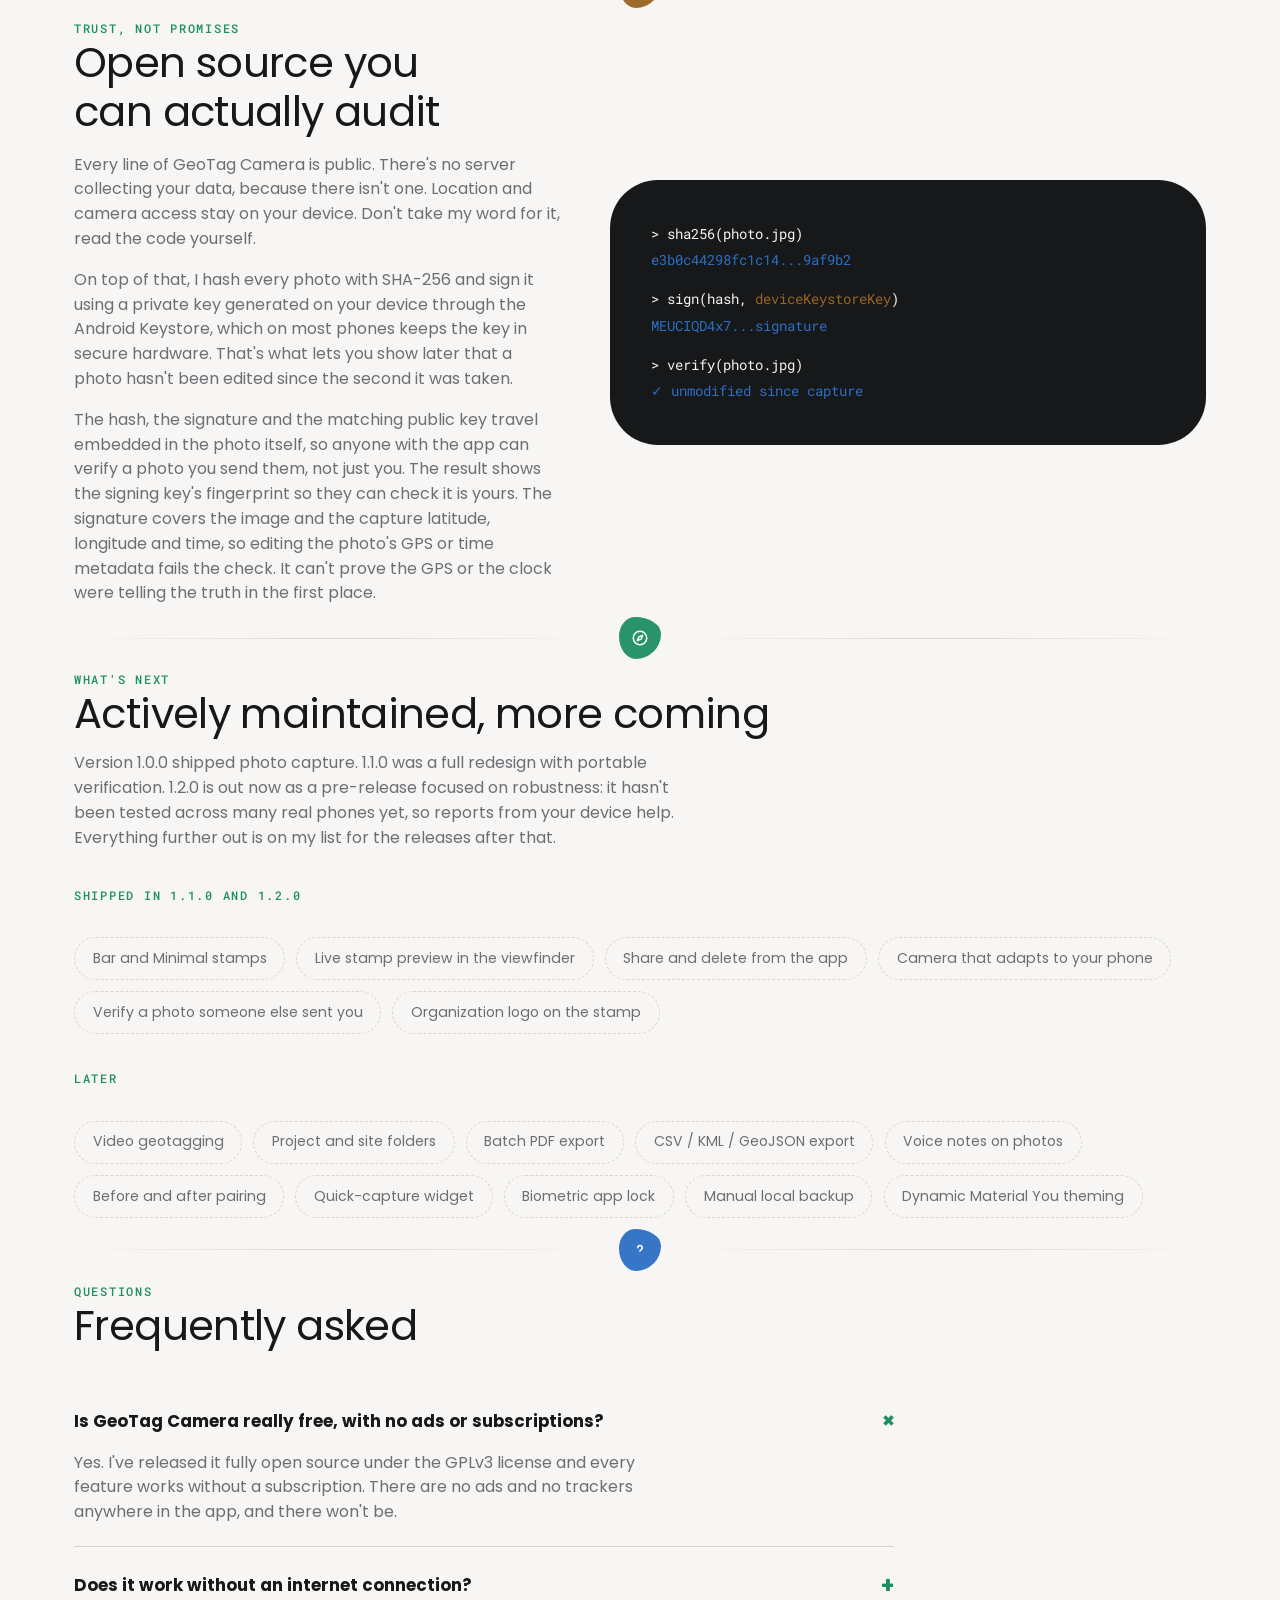
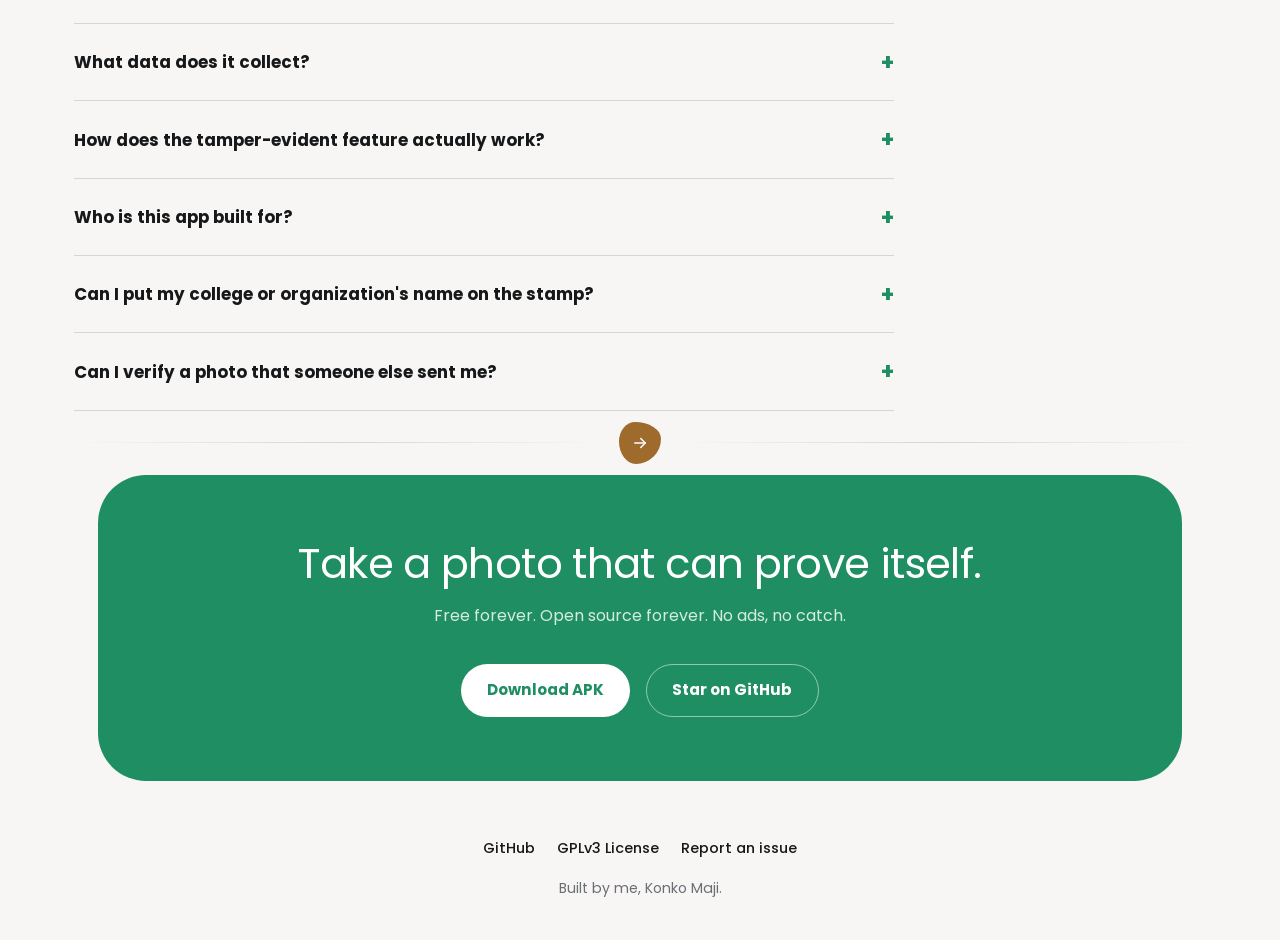
==== commit d4d1c246: "Merge proof v2 from main into 1.2.0 Brings in PR #1 (sign latitude/longitude/time and check them aga" ====
--- a/site/index.html
+++ b/site/index.html
@@ -95,7 +95,7 @@
       "name": "How does the tamper-evident photo feature work?",
       "acceptedAnswer": {
         "@type": "Answer",
-        "text": "Every photo's image data is hashed with SHA-256 and signed using a private key generated on your device through the Android Keystore. The hash, signature and public key are embedded in the photo, so the app can later check that the pixels, including the burned-in stamp, have not changed since capture. It does not prove who took the photo, the EXIF metadata is not covered, and re-compressing the photo breaks the check."
+        "text": "Every photo's image data is hashed with SHA-256 and signed using a private key generated on your device through the Android Keystore. The hash, signature and public key are embedded in the photo, so the app can later check that the pixels, including the burned-in stamp, have not changed since capture. The signature also covers the capture latitude, longitude and time, so rewriting the photo's GPS or time metadata fails the check. It does not prove who took the photo, and re-compressing the photo breaks the check."
       }
     },
     {
@@ -626,7 +626,7 @@
       <h2>Open source you can actually audit</h2>
       <p style="margin-top:1rem">Every line of GeoTag Camera is public. There's no server collecting your data, because there isn't one. Location and camera access stay on your device. Don't take my word for it, read the code yourself.</p>
       <p style="margin-top:1rem">On top of that, I hash every photo with SHA-256 and sign it using a private key generated on your device through the Android Keystore, which on most phones keeps the key in secure hardware. That's what lets you show later that a photo hasn't been edited since the second it was taken.</p>
-      <p style="margin-top:1rem">The hash, the signature and the matching public key travel embedded in the photo itself, so anyone with the app can verify a photo you send them, not just you. The result shows the signing key's fingerprint so they can check it is yours. It can't prove the GPS or the clock were telling the truth, and the EXIF metadata isn't covered, only the image itself.</p>
+      <p style="margin-top:1rem">The hash, the signature and the matching public key travel embedded in the photo itself, so anyone with the app can verify a photo you send them, not just you. The result shows the signing key's fingerprint so they can check it is yours. The signature covers the image and the capture latitude, longitude and time, so editing the photo's GPS or time metadata fails the check. It can't prove the GPS or the clock were telling the truth in the first place.</p>
     </div>
     <div class="security-visual">
       <div>&gt; sha256(photo.jpg)</div>
@@ -696,7 +696,7 @@
       </details>
       <details>
         <summary>How does the tamper-evident feature actually work?</summary>
-        <p>Every photo's image data is hashed with SHA-256 and signed using a private key generated on your device through Android's own Keystore. The hash, signature and public key are embedded in the photo, so the app can later check that the pixels, including the burned-in stamp, haven't changed since capture. It doesn't prove who took the photo, the EXIF metadata isn't covered, and re-compressing the photo breaks the check.</p>
+        <p>Every photo's image data is hashed with SHA-256 and signed using a private key generated on your device through Android's own Keystore. The hash, signature and public key are embedded in the photo, so the app can later check that the pixels, including the burned-in stamp, haven't changed since capture. The signature also covers the capture latitude, longitude and time, so rewriting the photo's GPS or time metadata fails the check. It doesn't prove who took the photo, and re-compressing the photo breaks the check.</p>
       </details>
       <details>
         <summary>Who is this app built for?</summary>
